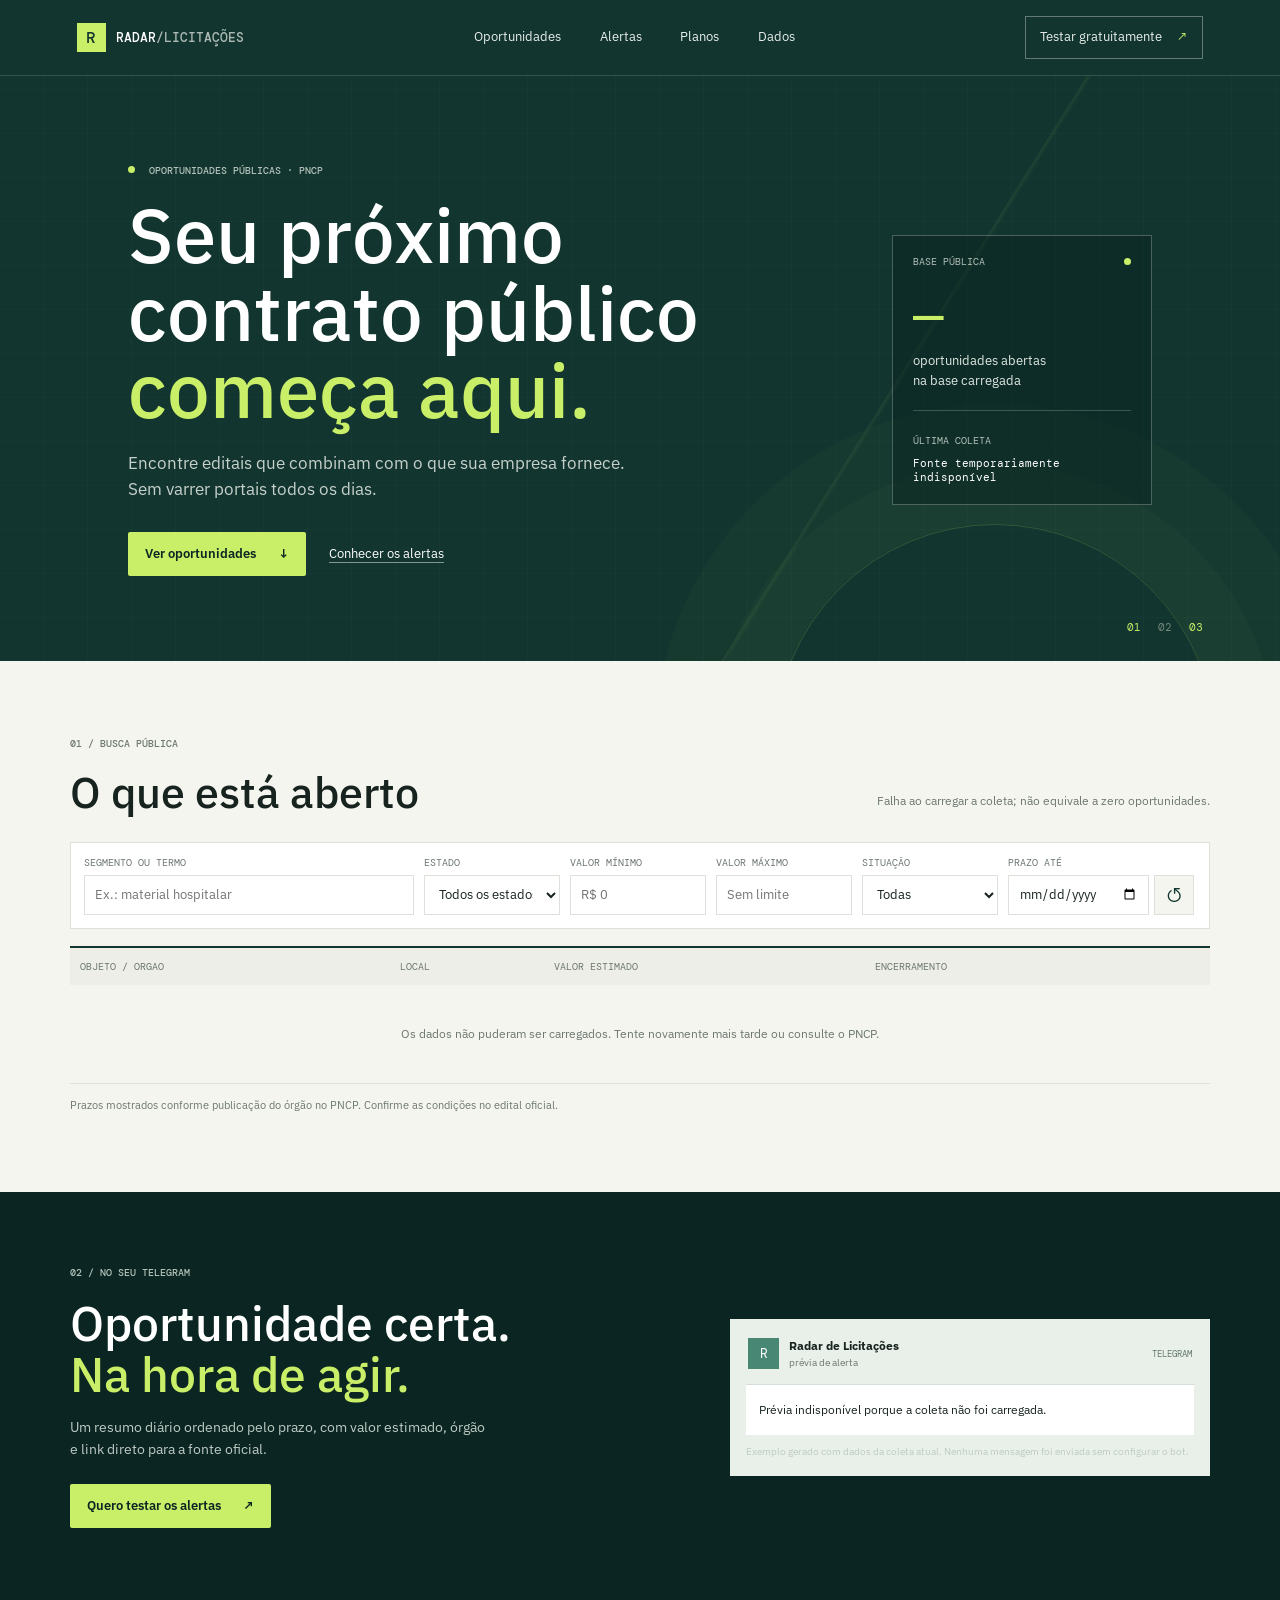
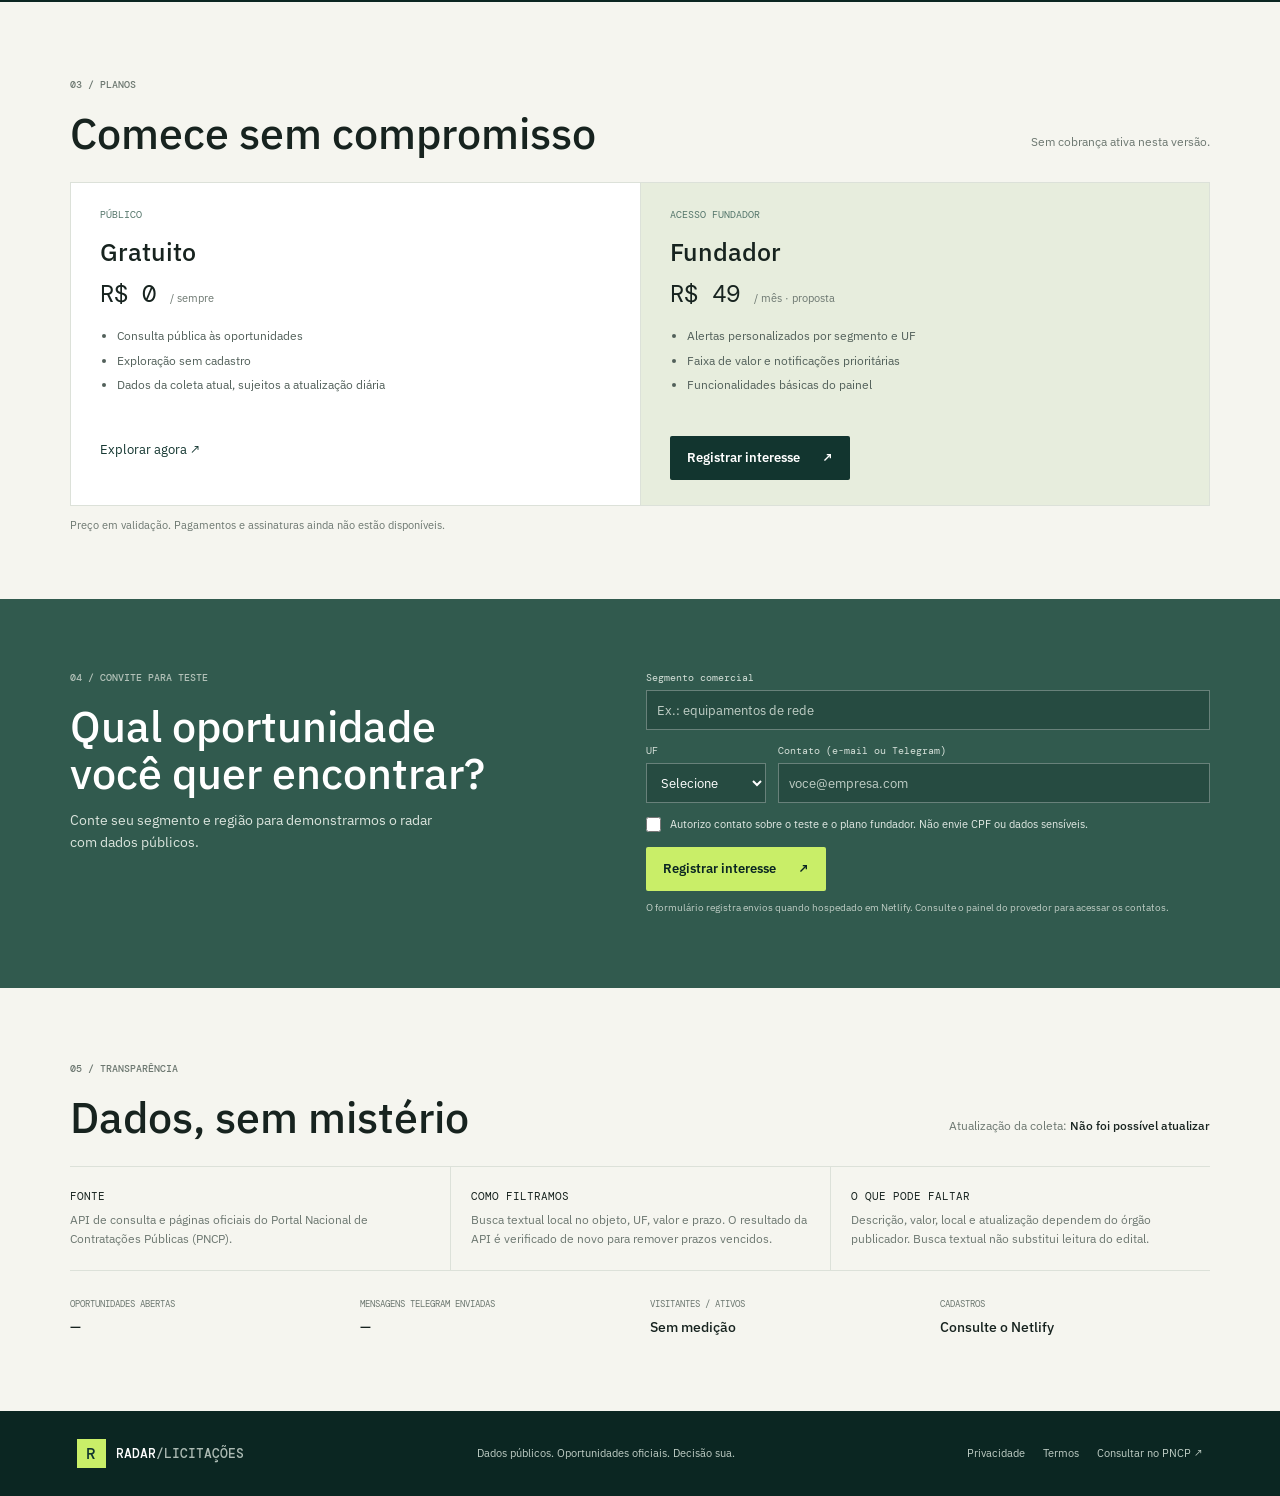
==== site/index.html @ 70b1fcbc "Initial commit – piloto Radar" ====
<!doctype html>
<html lang="pt-BR">
<head>
  <meta charset="utf-8">
  <meta name="viewport" content="width=device-width, initial-scale=1">
  <meta name="description" content="Encontre oportunidades de compras públicas abertas no PNCP e receba alertas alinhados ao seu negócio.">
  <meta name="theme-color" content="#12352f">
  <title>Radar de Licitações | Oportunidades públicas para fornecedores</title>
  <link rel="preconnect" href="https://fonts.googleapis.com">
  <link rel="preconnect" href="https://fonts.gstatic.com" crossorigin>
  <link href="https://fonts.googleapis.com/css2?family=DM+Mono:wght@400;500&family=IBM+Plex+Sans:wght@400;500;600;700&display=swap" rel="stylesheet">
  <link rel="stylesheet" href="assets/style.css">
  <script src="assets/app.js" defer></script>
</head>
<body>
  <header class="site-header">
    <a class="wordmark" href="#inicio" aria-label="Radar de Licitações, início"><span class="wordmark-mark">R</span><span>RADAR<span class="wordmark-light">/LICITAÇÕES</span></span></a>
    <nav aria-label="Navegacao principal">
      <a href="#explorar">Oportunidades</a><a href="#alertas">Alertas</a><a href="#planos">Planos</a><a href="#dados">Dados</a>
    </nav>
    <a class="header-cta" href="#interesse">Testar gratuitamente <span aria-hidden="true">↗</span></a>
  </header>

  <main>
    <section class="hero" id="inicio">
      <div class="hero-copy">
        <p class="eyebrow"><span class="live-dot"></span> OPORTUNIDADES PÚBLICAS · PNCP</p>
        <h1>Seu próximo contrato público <em>começa aqui.</em></h1>
        <p class="hero-lede">Encontre editais que combinam com o que sua empresa fornece. Sem varrer portais todos os dias.</p>
        <div class="hero-actions"><a class="button button-acid" href="#explorar">Ver oportunidades <span aria-hidden="true">↓</span></a><a class="text-link" href="#alertas">Conhecer os alertas</a></div>
      </div>
      <aside class="hero-signal" aria-label="Resumo dos dados atuais">
        <div class="signal-top"><span>BASE PÚBLICA</span><span class="signal-dot"></span></div>
        <div class="signal-number" id="hero-count">—</div><p>oportunidades abertas<br>na base carregada</p>
        <div class="signal-rule"></div><span class="signal-caption">ÚLTIMA COLETA</span><time id="last-update">Consultando fonte...</time>
      </aside>
      <div class="hero-index" aria-hidden="true">01 <span>02</span> 03</div>
    </section>

    <section class="explore section-wrap" id="explorar">
      <div class="section-heading"><div><p class="eyebrow">01 / BUSCA PÚBLICA</p><h2>O que está aberto</h2></div><p id="result-count" class="result-count">Carregando dados do PNCP...</p></div>
      <p id="freshness-warning" class="freshness-warning" hidden></p>
      <form class="filters" id="filters">
        <label class="filter-search"><span>SEGMENTO OU TERMO</span><input id="keyword" type="search" placeholder="Ex.: material hospitalar" autocomplete="off"></label>
        <label><span>ESTADO</span><select id="uf"><option value="">Todos os estados</option></select></label>
        <label><span>VALOR MÍNIMO</span><input id="min-value" type="number" min="0" placeholder="R$ 0"></label>
        <label><span>VALOR MÁXIMO</span><input id="max-value" type="number" min="0" placeholder="Sem limite"></label>
        <label><span>SITUAÇÃO</span><select id="situation"><option value="">Todas</option></select></label>
        <label><span>PRAZO ATÉ</span><input id="deadline-before" type="date"></label>
        <button class="filter-reset" type="reset" aria-label="Limpar filtros" title="Limpar filtros">↺</button>
      </form>
      <div class="opportunity-table-wrap"><table class="opportunity-table"><thead><tr><th>OBJETO / ORGAO</th><th>LOCAL</th><th>VALOR ESTIMADO</th><th>ENCERRAMENTO</th><th></th></tr></thead><tbody id="opportunity-list"><tr><td colspan="5" class="empty-state">Carregando oportunidades reais...</td></tr></tbody></table></div>
      <p class="table-footnote">Prazos mostrados conforme publicação do órgão no PNCP. Confirme as condições no edital oficial.</p>
    </section>

    <section class="alert-band" id="alertas"><div class="section-wrap alert-layout">
      <div><p class="eyebrow">02 / NO SEU TELEGRAM</p><h2>Oportunidade certa.<br><em>Na hora de agir.</em></h2><p>Um resumo diário ordenado pelo prazo, com valor estimado, órgão e link direto para a fonte oficial.</p><a class="button button-acid" href="#interesse">Quero testar os alertas <span aria-hidden="true">↗</span></a></div>
      <div class="telegram-preview"><div class="telegram-top"><span class="telegram-avatar">R</span><span><strong>Radar de Licitações</strong><small>prévia de alerta</small></span><span class="telegram-mark">TELEGRAM</span></div><div id="digest-preview" class="telegram-message"><p>Carregando uma oportunidade real...</p></div><p class="preview-note">Exemplo gerado com dados da coleta atual. Nenhuma mensagem foi enviada sem configurar o bot.</p></div>
    </div></section>

    <section class="plans section-wrap" id="planos">
      <div class="section-heading"><div><p class="eyebrow">03 / PLANOS</p><h2>Comece sem compromisso</h2></div><p class="plans-note">Sem cobrança ativa nesta versão.</p></div>
      <div class="plan-grid">
        <article class="plan"><p class="plan-label">PÚBLICO</p><h3>Gratuito</h3><p class="plan-price">R$ 0 <span>/ sempre</span></p><ul><li>Consulta pública às oportunidades</li><li>Exploração sem cadastro</li><li>Dados da coleta atual, sujeitos a atualização diária</li></ul><a class="text-link" href="#explorar">Explorar agora <span aria-hidden="true">↗</span></a></article>
        <article class="plan plan-founder"><p class="plan-label">ACESSO FUNDADOR</p><h3>Fundador</h3><p class="plan-price">R$ 49 <span>/ mês · proposta</span></p><ul><li>Alertas personalizados por segmento e UF</li><li>Faixa de valor e notificações prioritárias</li><li>Funcionalidades básicas do painel</li></ul><a class="button button-dark" href="#interesse">Registrar interesse <span aria-hidden="true">↗</span></a></article>
      </div>
      <p class="pricing-disclaimer">Preço em validação. Pagamentos e assinaturas ainda não estão disponíveis.</p>
    </section>

    <section class="interest-band" id="interesse"><div class="section-wrap interest-layout">
      <div><p class="eyebrow">04 / CONVITE PARA TESTE</p><h2>Qual oportunidade<br>você quer encontrar?</h2><p>Conte seu segmento e região para demonstrarmos o radar com dados públicos.</p></div>
      <form class="lead-form" name="interesse" method="POST" data-netlify="true" netlify-honeypot="bot-field" action="obrigado.html">
        <input type="hidden" name="form-name" value="interesse"><p class="hidden"><label>Não preencher <input name="bot-field"></label></p>
        <label>Segmento comercial<input name="segmento" required maxlength="100" placeholder="Ex.: equipamentos de rede"></label>
        <div class="form-row"><label>UF<select name="uf" required><option value="">Selecione</option><option>AC</option><option>AL</option><option>AP</option><option>AM</option><option>BA</option><option>CE</option><option>DF</option><option>ES</option><option>GO</option><option>MA</option><option>MT</option><option>MS</option><option>MG</option><option>PA</option><option>PB</option><option>PR</option><option>PE</option><option>PI</option><option>RJ</option><option>RN</option><option>RS</option><option>RO</option><option>RR</option><option>SC</option><option>SP</option><option>SE</option><option>TO</option></select></label><label>Contato (e-mail ou Telegram)<input name="contato" required maxlength="120" placeholder="voce@empresa.com"></label></div>
        <label class="consent"><input type="checkbox" name="consentimento" value="sim" required><span>Autorizo contato sobre o teste e o plano fundador. Não envie CPF ou dados sensíveis.</span></label>
        <button class="button button-acid" type="submit">Registrar interesse <span aria-hidden="true">↗</span></button><p class="form-note">O formulário registra envios quando hospedado em Netlify. Consulte o painel do provedor para acessar os contatos.</p>
      </form>
    </div></section>

    <section class="data-section section-wrap" id="dados">
      <div class="section-heading"><div><p class="eyebrow">05 / TRANSPARÊNCIA</p><h2>Dados, sem mistério</h2></div><p class="data-updated">Atualização da coleta: <strong id="data-updated">—</strong></p></div>
      <div class="data-grid"><div><h3>Fonte</h3><p>API de consulta e páginas oficiais do Portal Nacional de Contratações Públicas (PNCP).</p></div><div><h3>Como filtramos</h3><p>Busca textual local no objeto, UF, valor e prazo. O resultado da API é verificado de novo para remover prazos vencidos.</p></div><div><h3>O que pode faltar</h3><p>Descrição, valor, local e atualização dependem do órgão publicador. Busca textual não substitui leitura do edital.</p></div></div>
      <div class="metrics-row" aria-label="Métricas disponíveis"><div><span>OPORTUNIDADES ABERTAS</span><strong id="metric-open">—</strong></div><div><span>MENSAGENS TELEGRAM ENVIADAS</span><strong id="metric-sent">—</strong></div><div><span>VISITANTES / ATIVOS</span><strong>Sem medição</strong></div><div><span>CADASTROS</span><strong id="metric-leads">Consulte o Netlify</strong></div></div>
    </section>
  </main>
  <footer class="site-footer"><a class="wordmark" href="#inicio"><span class="wordmark-mark">R</span><span>RADAR<span class="wordmark-light">/LICITAÇÕES</span></span></a><p>Dados públicos. Oportunidades oficiais. Decisão sua.</p><div class="footer-links"><a href="privacidade.html">Privacidade</a><a href="termos.html">Termos</a><a href="https://pncp.gov.br/app/editais?q=&status=recebendo_proposta&pagina=1" target="_blank" rel="noopener">Consultar no PNCP ↗</a></div></footer>
</body>
</html>
---- site/assets/style.css ----
:root {
  color-scheme: light;
  --forest: #12352f;
  --forest-deep: #0b2622;
  --leaf: #c9ee68;
  --paper: #f5f5ef;
  --white: #fff;
  --ink: #17231f;
  --muted: #6c7770;
  --line: #dce1d9;
  --coral: #ef795f;
  --sans: "IBM Plex Sans", "Segoe UI", sans-serif;
  --mono: "DM Mono", Consolas, monospace;
}

* { box-sizing: border-box; }
html { scroll-behavior: smooth; }
body { margin: 0; color: var(--ink); background: var(--paper); font: 16px/1.55 var(--sans); }
a { color: inherit; }
button, input, select { font: inherit; }
.site-header { min-height: 76px; padding: 0 clamp(20px, 6vw, 92px); display: flex; align-items: center; justify-content: space-between; gap: 28px; border-bottom: 1px solid rgba(255,255,255,.14); background: var(--forest); color: white; }
.wordmark { display: inline-flex; align-items: center; gap: 10px; color: inherit; text-decoration: none; font: 500 13px var(--mono); white-space: nowrap; }
.wordmark-mark { width: 29px; height: 29px; display: grid; place-items: center; background: var(--leaf); color: var(--forest); font: 500 16px var(--mono); }
.wordmark-light { color: #adbbb4; }
.site-header nav { display: flex; align-items: center; gap: clamp(16px, 3vw, 40px); }
.site-header nav a, .header-cta { color: #e8eee9; text-decoration: none; font-size: 13px; }
.site-header nav a:hover, .site-footer a:hover { color: var(--leaf); }
.header-cta { padding: 10px 14px; border: 1px solid rgba(255,255,255,.34); }
.header-cta span { padding-left: 12px; color: var(--leaf); }
.hero { position: relative; min-height: 540px; overflow: hidden; padding: 88px clamp(22px, 10vw, 154px) 85px; display: grid; grid-template-columns: minmax(0, 1fr) 260px; gap: 9%; align-items: center; color: white; background-color: var(--forest); background-image: linear-gradient(122deg, transparent 66%, rgba(201,238,104,.07) 66.1%, transparent 66.4%), repeating-linear-gradient(0deg, transparent 0 43px, rgba(255,255,255,.035) 44px), repeating-linear-gradient(90deg, transparent 0 43px, rgba(255,255,255,.035) 44px); }
.hero::after { content: ""; position: absolute; width: 440px; height: 440px; border: 1px solid rgba(201,238,104,.18); border-radius: 50%; right: 5%; bottom: -52%; box-shadow: 0 0 0 60px rgba(201,238,104,.025), 0 0 0 120px rgba(201,238,104,.02); pointer-events: none; }
.hero-copy, .hero-signal { position: relative; z-index: 1; }
.eyebrow { margin: 0 0 18px; color: var(--muted); font: 500 10px/1.4 var(--mono); letter-spacing: 0; }
.hero .eyebrow, .alert-band .eyebrow, .interest-band .eyebrow { color: #b2c1b8; }
.live-dot, .signal-dot { display: inline-block; width: 7px; height: 7px; margin-right: 8px; border-radius: 50%; background: var(--leaf); vertical-align: 1px; }
h1, h2, h3, p { margin-top: 0; }
.hero h1 { max-width: 760px; margin: 0 0 21px; font-size: clamp(44px, 6vw, 76px); line-height: 1.02; font-weight: 500; }
.hero h1 em, .alert-band h2 em { color: var(--leaf); font-style: normal; }
.hero-lede { max-width: 510px; margin-bottom: 30px; color: #c7d1cb; font-size: 17px; }
.hero-actions { display: flex; align-items: center; gap: 23px; }
.button { min-height: 44px; padding: 12px 17px; display: inline-flex; justify-content: center; align-items: center; gap: 22px; border: 0; border-radius: 2px; text-decoration: none; font-size: 13px; font-weight: 600; cursor: pointer; }
.button-acid { color: var(--forest-deep); background: var(--leaf); }
.button-acid:hover { background: #d9fa83; }
.button-dark, .button-primary { color: white; background: var(--forest); }
.text-link { color: inherit; text-decoration-color: rgba(255,255,255,.48); text-underline-offset: 4px; font-size: 13px; }
.hero-signal { align-self: center; padding: 19px 20px 20px; border: 1px solid rgba(255,255,255,.25); background: rgba(11,38,34,.52); }
.signal-top, .signal-caption { color: #b2c1b8; font: 10px var(--mono); }
.signal-top { display: flex; justify-content: space-between; align-items: center; }
.signal-dot { margin: 0; }
.signal-number { margin-top: 25px; color: var(--leaf); font: 400 51px/1 var(--mono); }
.hero-signal p { margin: 7px 0 19px; color: #e0e8e2; font-size: 13px; }
.signal-rule { height: 1px; margin-bottom: 15px; background: rgba(255,255,255,.2); }
.hero-signal time { display: block; margin-top: 5px; color: white; font: 11px var(--mono); }
.hero-index { position: absolute; right: clamp(22px, 6vw, 92px); bottom: 27px; color: var(--leaf); font: 11px var(--mono); }
.hero-index span { margin: 0 10px; color: #74877c; }
.section-wrap { width: min(1140px, calc(100% - 44px)); margin: 0 auto; }
.explore { padding-top: 76px; padding-bottom: 78px; }
.section-heading { display: flex; justify-content: space-between; align-items: end; gap: 22px; margin-bottom: 26px; }
.section-heading h2, .interest-band h2 { margin: 0; font-size: clamp(30px, 4vw, 43px); line-height: 1.08; font-weight: 500; }
.result-count, .plans-note, .data-updated { margin: 0 0 5px; color: var(--muted); font-size: 12px; }
.freshness-warning { margin: -12px 0 16px; padding: 10px 12px; border-left: 3px solid var(--coral); color: #704234; background: #f8e9e3; font-size: 12px; }
.filters { margin-bottom: 17px; padding: 13px; display: grid; grid-template-columns: minmax(220px, 1.7fr) repeat(5, minmax(105px, .7fr)) 42px; align-items: end; gap: 10px; border: 1px solid var(--line); background: #fff; }
.filters label, .lead-form label { min-width: 0; display: grid; gap: 6px; color: var(--muted); font: 10px var(--mono); }
.filters input, .filters select, .lead-form input:not([type=checkbox]), .lead-form select { width: 100%; min-height: 40px; padding: 9px 10px; border: 1px solid var(--line); border-radius: 0; outline-color: #508575; color: var(--ink); background: #fff; font: 13px var(--sans); }
.filter-reset { width: 40px; height: 40px; border: 1px solid var(--line); color: var(--forest); background: var(--paper); font-size: 20px; cursor: pointer; }
.opportunity-table-wrap { overflow-x: auto; border-top: 2px solid var(--forest); }
.opportunity-table { width: 100%; min-width: 750px; border-collapse: collapse; text-align: left; }
.opportunity-table th { padding: 12px 10px; color: var(--muted); background: #edeee8; font: 10px var(--mono); }
.opportunity-table td { padding: 15px 10px; border-bottom: 1px solid var(--line); vertical-align: top; font-size: 12px; }
.opportunity-table td:first-child { width: 42%; }
.opp-title { display: block; max-width: 520px; color: var(--forest); font-size: 14px; font-weight: 600; text-decoration: none; }
.opp-title:hover { text-decoration: underline; text-underline-offset: 3px; }
.opp-org, .opp-meta { display: block; margin-top: 4px; color: var(--muted); font-size: 11px; }
.opp-location { white-space: nowrap; }
.deadline { white-space: nowrap; font: 11px var(--mono); }
.official-link { color: #356659; font-weight: 600; text-decoration: none; white-space: nowrap; }
.empty-state { padding: 40px !important; color: var(--muted); text-align: center; }
.table-footnote, .source-note { margin: 13px 0 0; color: var(--muted); font-size: 11px; }
.alert-band { padding: 74px 0; color: white; background: var(--forest-deep); }
.alert-layout { display: grid; grid-template-columns: 1fr minmax(360px, 480px); gap: 9%; align-items: center; }
.alert-band h2 { margin: 0 0 18px; font-size: clamp(35px, 4.2vw, 48px); line-height: 1.05; font-weight: 500; }
.alert-band .alert-layout > div:first-child > p:not(.eyebrow) { max-width: 420px; margin-bottom: 23px; color: #bdcac3; font-size: 14px; }
.telegram-preview { padding: 16px; color: var(--ink); background: #e9f0e9; }
.telegram-top { display: flex; align-items: center; gap: 10px; padding: 2px 2px 13px; border-bottom: 1px solid #d6dfd5; }
.telegram-avatar { width: 31px; height: 31px; display: grid; place-items: center; color: white; background: #478773; font: 13px var(--mono); }
.telegram-top strong, .telegram-top small { display: block; }
.telegram-top strong { font-size: 12px; }
.telegram-top small { color: var(--muted); font-size: 10px; }
.telegram-mark { margin-left: auto; color: #64786c; font: 9px var(--mono); }
.telegram-message { max-height: 255px; overflow: auto; padding: 16px 13px; background: white; font-size: 12px; white-space: pre-wrap; overflow-wrap: anywhere; }
.telegram-message p { margin: 0; }
.telegram-message a { color: #356659; }
.preview-note { margin: 9px 0 0; color: #bdcac3; font-size: 10px; }
.plans { padding-top: 76px; padding-bottom: 65px; }
.plan-grid { display: grid; grid-template-columns: 1fr 1fr; border: 1px solid var(--line); }
.plan { min-height: 300px; padding: 25px 29px; background: #fff; }
.plan + .plan { border-left: 1px solid var(--line); }
.plan-founder { background: #e7eddd; }
.plan-label { margin-bottom: 12px; color: #55766b; font: 10px var(--mono); }
.plan h3 { margin-bottom: 6px; font-size: 25px; font-weight: 500; }
.plan-price { margin-bottom: 15px; font: 24px var(--mono); }
.plan-price span { color: var(--muted); font: 11px var(--sans); }
.plan ul { min-height: 93px; margin: 0 0 19px; padding-left: 17px; color: #52605a; font-size: 12px; }
.plan li { padding: 3px 0; }
.plan .text-link { color: var(--forest); }
.pricing-disclaimer { margin: 11px 0 0; color: var(--muted); font-size: 11px; }
.interest-band { padding: 72px 0; color: white; background: #315a4e; }
.interest-layout { display: grid; grid-template-columns: .9fr 1.1fr; gap: 10%; }
.interest-band h2 { margin-bottom: 14px; }
.interest-layout > div > p:not(.eyebrow) { max-width: 390px; color: #dae4dd; font-size: 14px; }
.lead-form { display: grid; gap: 14px; }
.lead-form label { color: #d5e0d9; }
.form-row { display: grid; grid-template-columns: 120px 1fr; gap: 12px; }
.lead-form input:not([type=checkbox]), .lead-form select { border-color: rgba(255,255,255,.3); color: white; background: rgba(11,38,34,.28); }
.lead-form input::placeholder { color: #c0cec6; }
.consent { display: flex !important; grid-template-columns: 18px 1fr; align-items: start; gap: 9px !important; color: #e4ebe6 !important; font: 11px/1.45 var(--sans) !important; }
.consent input { width: 15px; height: 15px; margin: 0; accent-color: var(--leaf); }
.lead-form button { justify-self: start; }
.form-note { margin: -5px 0 0; color: #c0cec6; font-size: 10px; }
.hidden { position: absolute; width: 1px; height: 1px; overflow: hidden; clip: rect(0,0,0,0); }
.data-section { padding-top: 74px; padding-bottom: 72px; }
.data-updated strong { color: var(--ink); font-weight: 500; }
.data-grid { display: grid; grid-template-columns: repeat(3, 1fr); border-top: 1px solid var(--line); border-bottom: 1px solid var(--line); }
.data-grid > div { padding: 22px 20px 22px 0; }
.data-grid > div + div { padding-left: 20px; border-left: 1px solid var(--line); }
.data-grid h3 { margin-bottom: 8px; font: 11px var(--mono); text-transform: uppercase; }
.data-grid p { margin: 0; color: var(--muted); font-size: 12px; }
.metrics-row { margin-top: 27px; display: grid; grid-template-columns: repeat(4, 1fr); gap: 20px; }
.metrics-row div { display: grid; gap: 7px; }
.metrics-row span { color: var(--muted); font: 9px var(--mono); }
.metrics-row strong { font-size: 14px; font-weight: 500; }
.site-footer { min-height: 85px; padding: 19px clamp(20px, 6vw, 92px); display: flex; align-items: center; justify-content: space-between; gap: 20px; color: white; background: var(--forest-deep); }
.site-footer p, .site-footer > a:last-child { margin: 0; color: #c0cec6; font-size: 11px; text-decoration: none; }
.footer-links { display: flex; align-items: center; gap: 18px; }
.footer-links a { color: #c0cec6; font-size: 11px; text-decoration: none; }
.detail-page { width: min(760px, calc(100% - 40px)); min-height: 70vh; margin: 0 auto; padding: 55px 0 80px; }
.detail-page > a:first-child { color: #356659; font-size: 13px; text-decoration: none; }
.detail-page .eyebrow { margin-top: 38px; }
.detail-page h1 { margin: 0 0 23px; font-size: clamp(32px, 5vw, 48px); line-height: 1.1; font-weight: 500; }
.detail-grid { display: grid; grid-template-columns: 180px 1fr; margin: 0 0 26px; border-top: 1px solid var(--line); }
.detail-grid dt, .detail-grid dd { margin: 0; padding: 12px 8px; border-bottom: 1px solid var(--line); font-size: 13px; }
.detail-grid dt { color: var(--muted); }
.detail-page .button { margin-top: 4px; }
.segment-list { margin: 34px 0 0; padding: 0; list-style: none; border-top: 1px solid var(--line); }
.segment-list li { display: grid; gap: 5px; padding: 15px 0; border-bottom: 1px solid var(--line); }
.segment-list a { color: var(--forest); font-weight: 600; text-decoration: none; }
.segment-list span { color: var(--muted); font-size: 11px; }

@media (max-width: 800px) {
  .site-header { min-height: 66px; flex-wrap: wrap; gap: 12px; padding-top: 12px; padding-bottom: 12px; }
  .site-header nav { order: 3; width: 100%; justify-content: space-between; gap: 10px; }
  .site-header nav a { font-size: 11px; }
  .header-cta { padding: 8px; font-size: 11px; }
  .hero { min-height: auto; grid-template-columns: 1fr; gap: 35px; padding-top: 64px; padding-bottom: 70px; }
  .hero h1 { max-width: 630px; font-size: clamp(43px, 10vw, 65px); }
  .hero-signal { width: min(100%, 310px); }
  .hero::after { right: -28%; bottom: -38%; }
  .filters { grid-template-columns: 1fr 1fr; }
  .filter-search { grid-column: span 2; }
  .filter-reset { justify-self: end; }
  .alert-layout, .interest-layout { grid-template-columns: 1fr; gap: 38px; }
  .telegram-preview { max-width: 560px; }
  .interest-band { padding: 55px 0; }
}
@media (max-width: 540px) {
  .section-wrap { width: min(100% - 32px, 1140px); }
  .hero { padding-right: 20px; padding-left: 20px; }
  .hero-actions { align-items: flex-start; flex-direction: column; gap: 17px; }
  .section-heading { align-items: flex-start; flex-direction: column; gap: 8px; }
  .explore, .plans, .data-section { padding-top: 55px; padding-bottom: 55px; }
  .filters { padding: 9px; gap: 8px; }
  .filters label { font-size: 9px; }
  .filters input, .filters select { min-height: 39px; padding: 8px 6px; font-size: 12px; }
  .plan-grid { grid-template-columns: 1fr; }
  .plan + .plan { border-top: 1px solid var(--line); border-left: 0; }
  .plan { min-height: 0; padding: 22px; }
  .plan ul { min-height: 0; }
  .form-row { grid-template-columns: 95px 1fr; gap: 8px; }
  .data-grid { grid-template-columns: 1fr; }
  .data-grid > div, .data-grid > div + div { padding: 17px 0; border-left: 0; }
  .data-grid > div + div { border-top: 1px solid var(--line); }
  .metrics-row { grid-template-columns: 1fr 1fr; row-gap: 22px; }
  .site-footer { align-items: flex-start; flex-direction: column; gap: 10px; }
  .footer-links { flex-wrap: wrap; gap: 12px; }
  .detail-grid { grid-template-columns: 130px 1fr; }
  .detail-grid dt, .detail-grid dd { overflow-wrap: anywhere; font-size: 12px; }
}
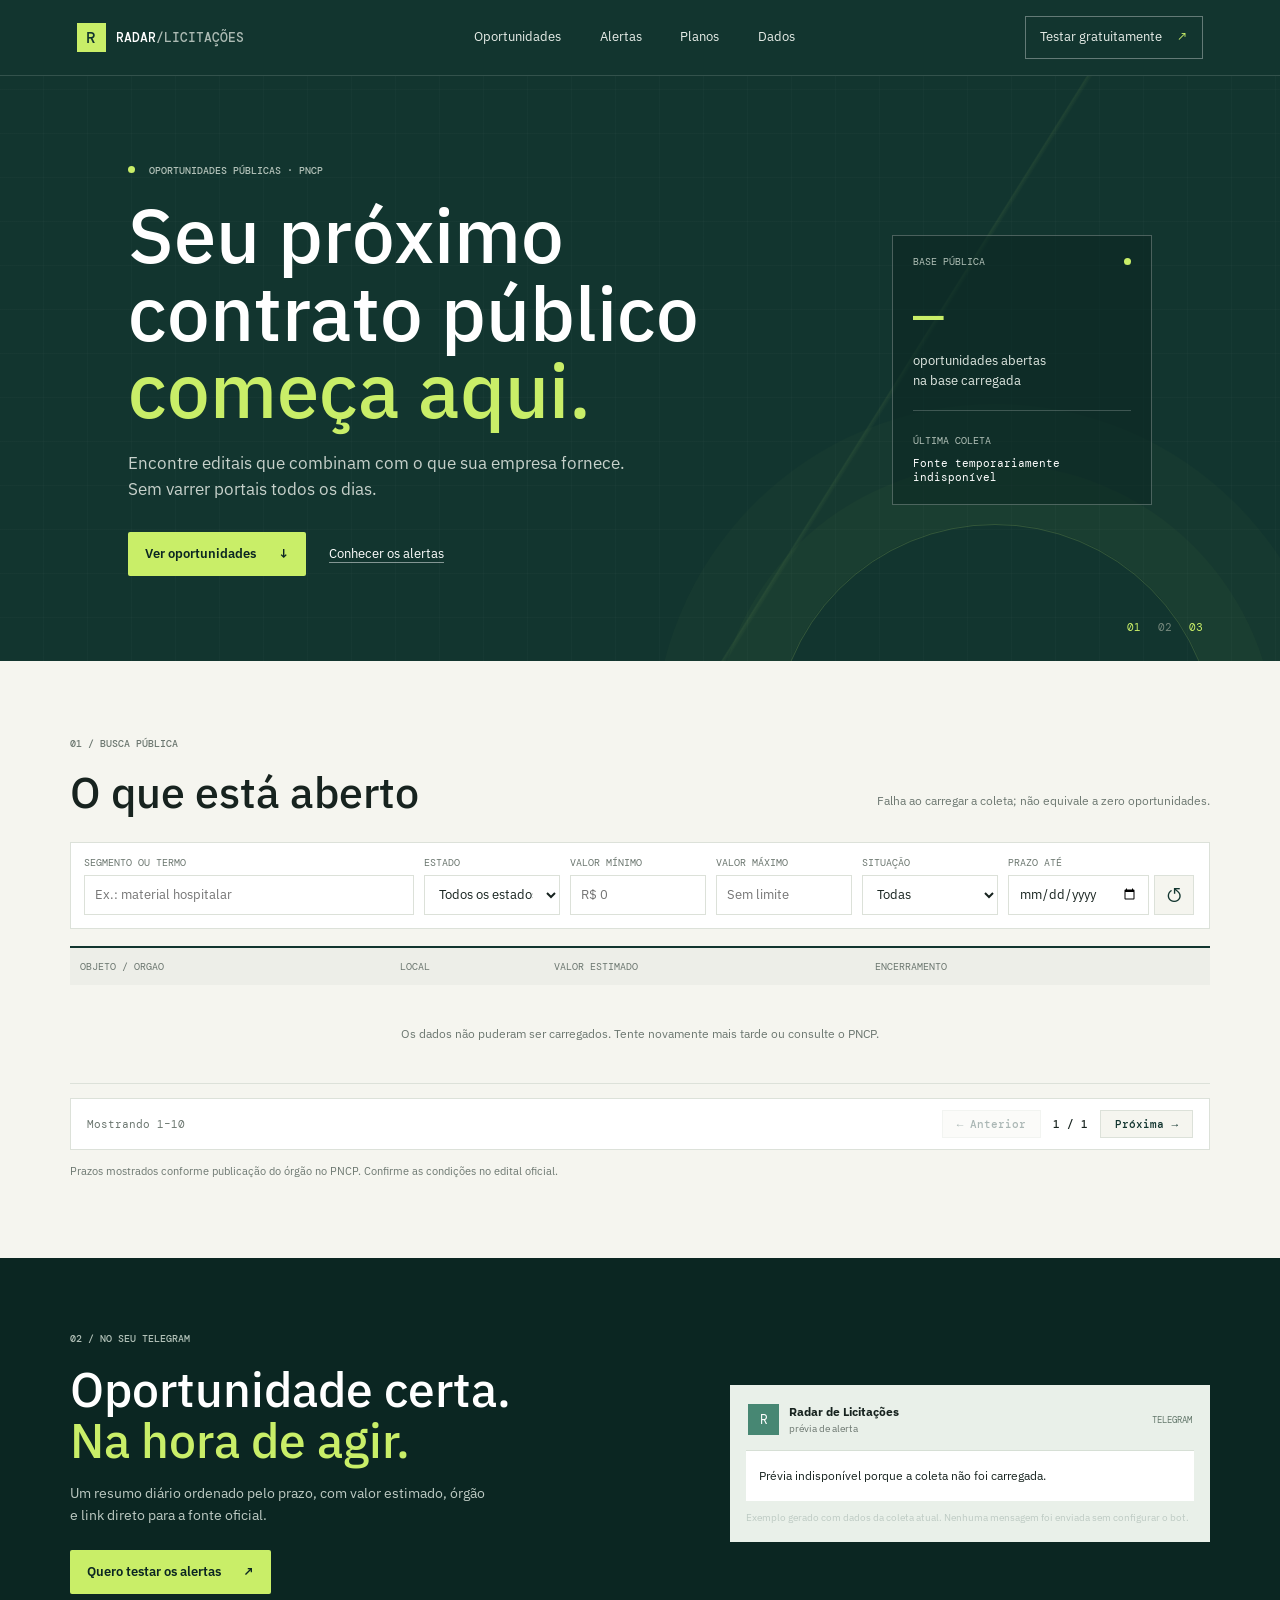
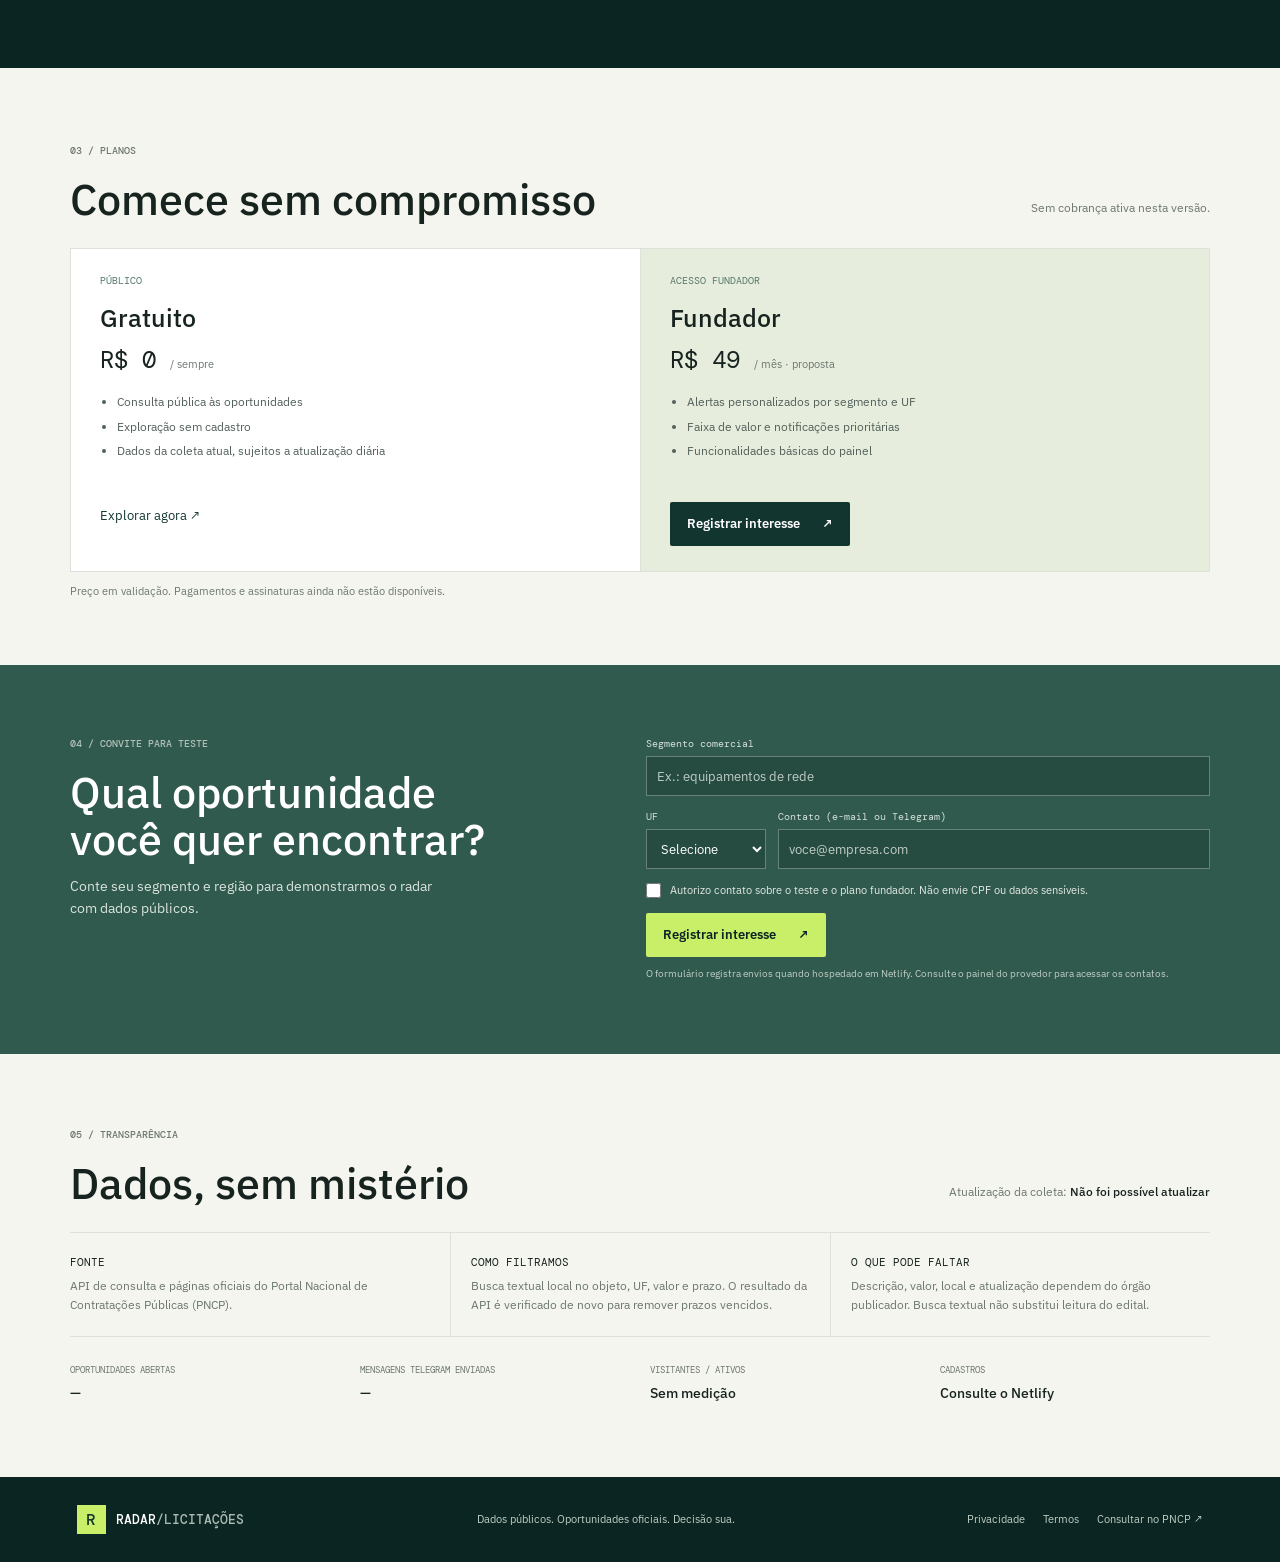
==== commit ae760457: "Adiciona paginacao de 10 em 10 oportunidades na pagina inicial" ====
--- a/site/index.html
+++ b/site/index.html
@@ -50,6 +50,14 @@
         <button class="filter-reset" type="reset" aria-label="Limpar filtros" title="Limpar filtros">↺</button>
       </form>
       <div class="opportunity-table-wrap"><table class="opportunity-table"><thead><tr><th>OBJETO / ORGAO</th><th>LOCAL</th><th>VALOR ESTIMADO</th><th>ENCERRAMENTO</th><th></th></tr></thead><tbody id="opportunity-list"><tr><td colspan="5" class="empty-state">Carregando oportunidades reais...</td></tr></tbody></table></div>
+      <div class="pagination-wrap" id="pagination" hidden>
+        <span class="pagination-info" id="pagination-info">Mostrando 1–10</span>
+        <div class="pagination-controls">
+          <button type="button" class="pagination-btn" id="prev-page" disabled>← Anterior</button>
+          <span class="pagination-current" id="current-page">1 / 1</span>
+          <button type="button" class="pagination-btn" id="next-page">Próxima →</button>
+        </div>
+      </div>
       <p class="table-footnote">Prazos mostrados conforme publicação do órgão no PNCP. Confirme as condições no edital oficial.</p>
     </section>
 
--- a/site/assets/style.css
+++ b/site/assets/style.css
@@ -76,6 +76,12 @@
 .official-link { color: #356659; font-weight: 600; text-decoration: none; white-space: nowrap; }
 .empty-state { padding: 40px !important; color: var(--muted); text-align: center; }
 .table-footnote, .source-note { margin: 13px 0 0; color: var(--muted); font-size: 11px; }
+.pagination-wrap { display: flex; justify-content: space-between; align-items: center; margin-top: 14px; padding: 11px 16px; background: #fff; border: 1px solid var(--line); font: 11px var(--mono); color: var(--muted); flex-wrap: wrap; gap: 10px; }
+.pagination-controls { display: flex; align-items: center; gap: 12px; }
+.pagination-btn { padding: 6px 14px; background: var(--paper); border: 1px solid var(--line); color: var(--forest); font: 500 11px var(--mono); cursor: pointer; transition: all .15s ease; }
+.pagination-btn:hover:not(:disabled) { background: var(--forest); color: white; border-color: var(--forest); }
+.pagination-btn:disabled { opacity: .35; cursor: not-allowed; }
+.pagination-current { font-weight: 500; color: var(--ink); }
 .alert-band { padding: 74px 0; color: white; background: var(--forest-deep); }
 .alert-layout { display: grid; grid-template-columns: 1fr minmax(360px, 480px); gap: 9%; align-items: center; }
 .alert-band h2 { margin: 0 0 18px; font-size: clamp(35px, 4.2vw, 48px); line-height: 1.05; font-weight: 500; }
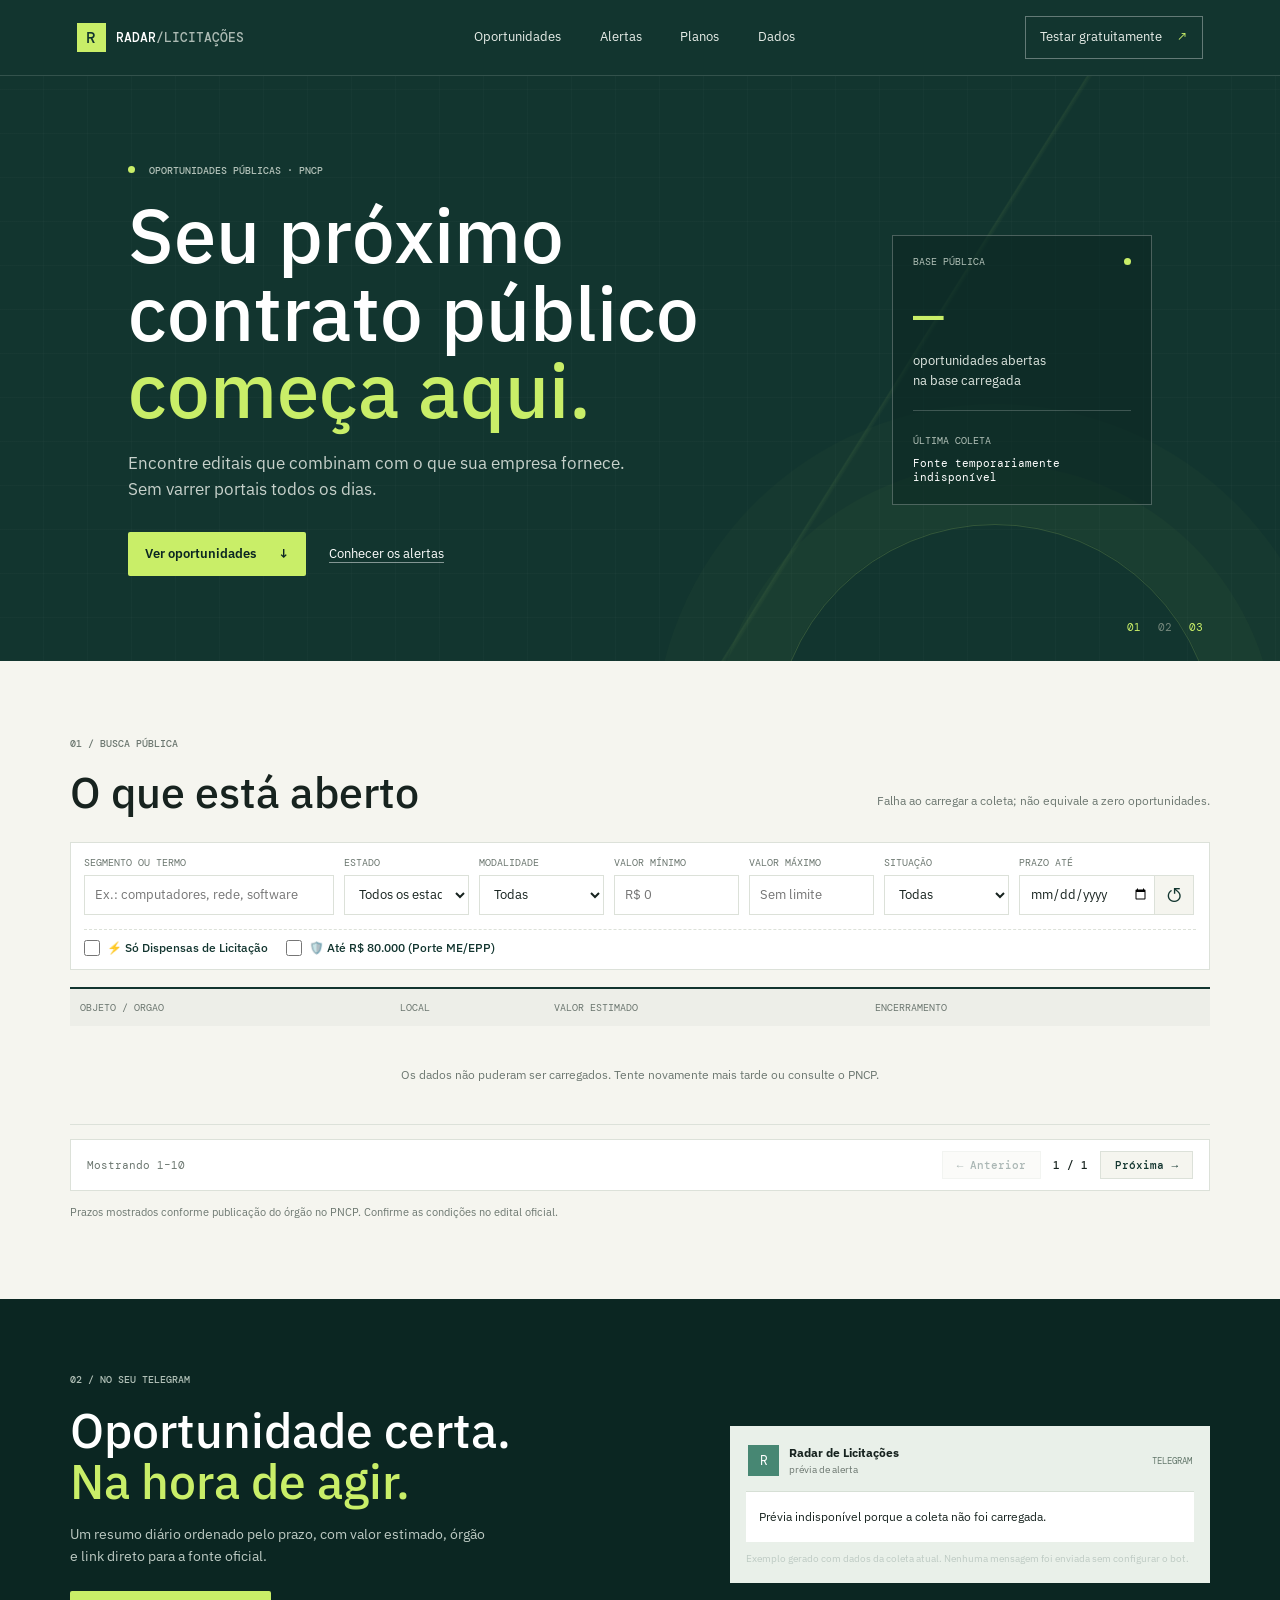
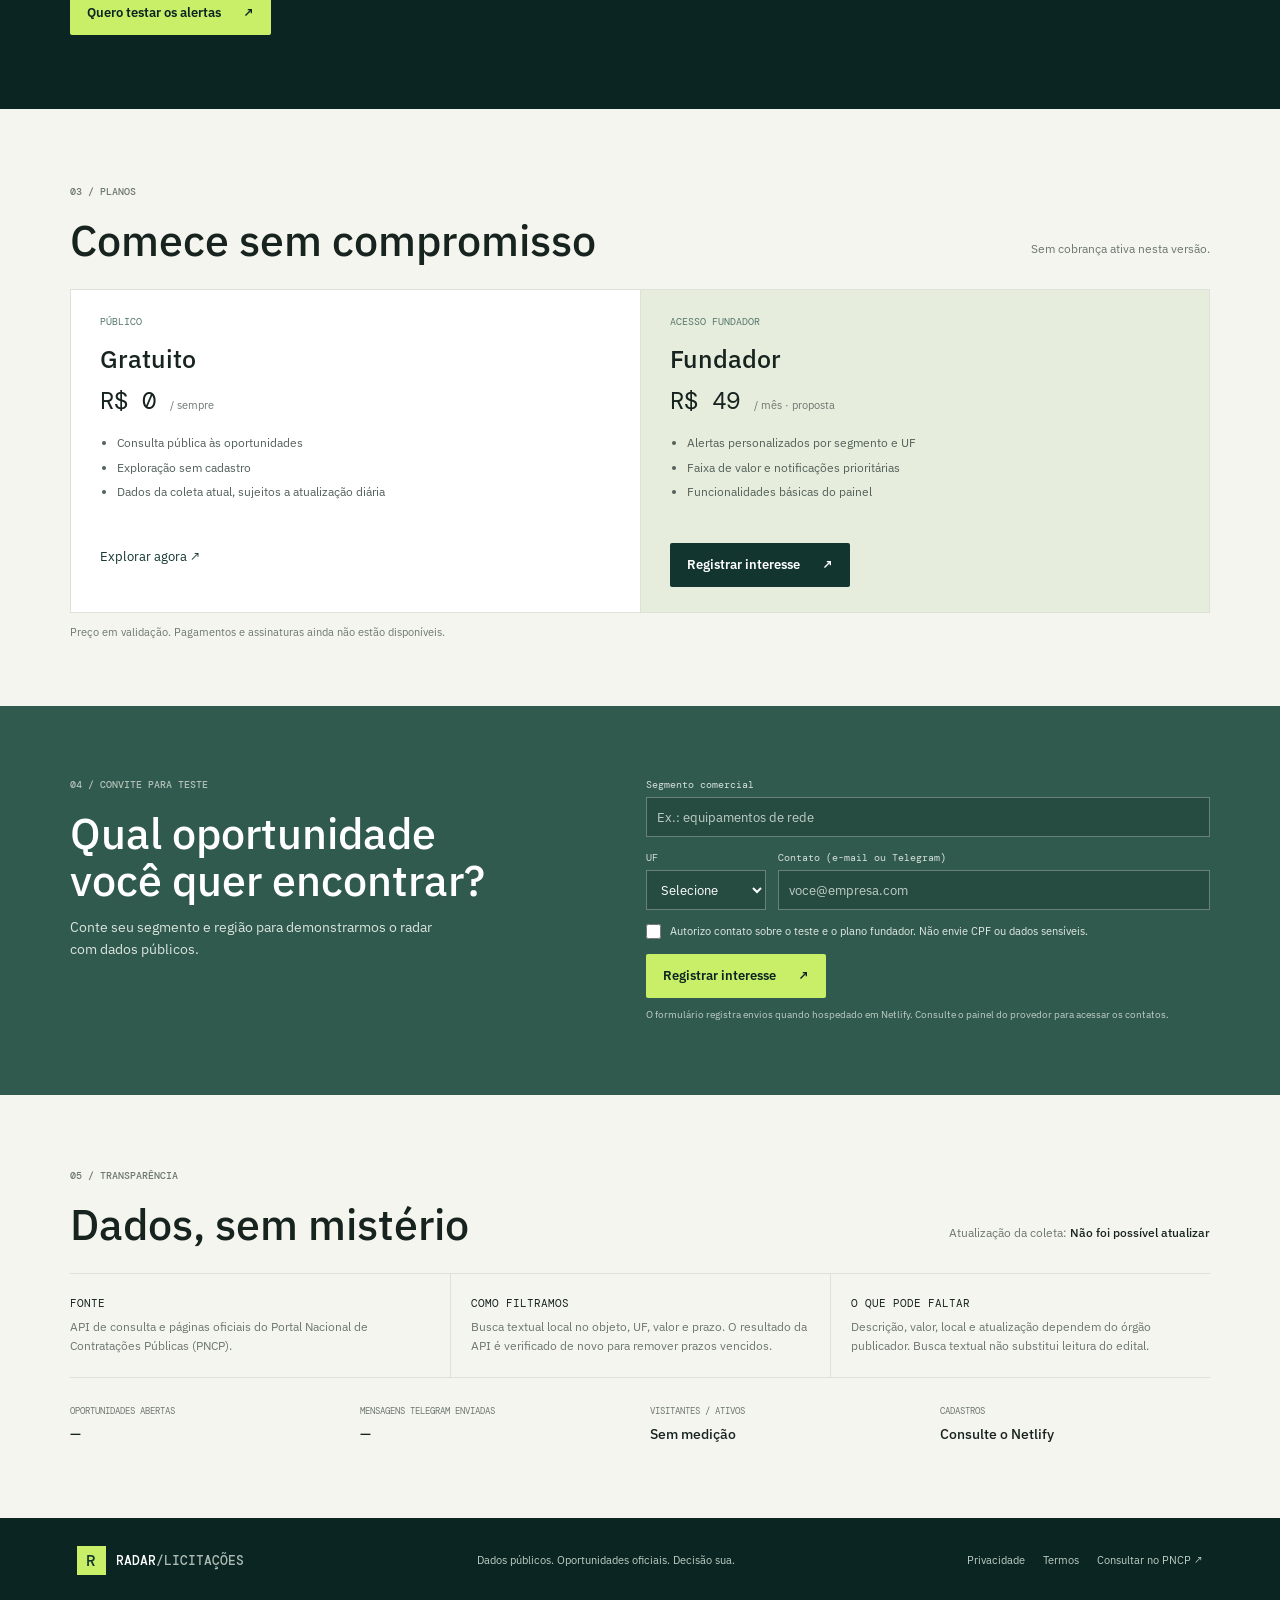
==== commit ff3d6b8e: "Adiciona filtros de Dispensa, ME/EPP e badges visuais nas oportunidades" ====
--- a/site/index.html
+++ b/site/index.html
@@ -41,13 +41,18 @@
       <div class="section-heading"><div><p class="eyebrow">01 / BUSCA PÚBLICA</p><h2>O que está aberto</h2></div><p id="result-count" class="result-count">Carregando dados do PNCP...</p></div>
       <p id="freshness-warning" class="freshness-warning" hidden></p>
       <form class="filters" id="filters">
-        <label class="filter-search"><span>SEGMENTO OU TERMO</span><input id="keyword" type="search" placeholder="Ex.: material hospitalar" autocomplete="off"></label>
+        <label class="filter-search"><span>SEGMENTO OU TERMO</span><input id="keyword" type="search" placeholder="Ex.: computadores, rede, software" autocomplete="off"></label>
         <label><span>ESTADO</span><select id="uf"><option value="">Todos os estados</option></select></label>
+        <label><span>MODALIDADE</span><select id="modality"><option value="">Todas</option></select></label>
         <label><span>VALOR MÍNIMO</span><input id="min-value" type="number" min="0" placeholder="R$ 0"></label>
         <label><span>VALOR MÁXIMO</span><input id="max-value" type="number" min="0" placeholder="Sem limite"></label>
         <label><span>SITUAÇÃO</span><select id="situation"><option value="">Todas</option></select></label>
         <label><span>PRAZO ATÉ</span><input id="deadline-before" type="date"></label>
         <button class="filter-reset" type="reset" aria-label="Limpar filtros" title="Limpar filtros">↺</button>
+        <div class="quick-filters">
+          <label class="quick-toggle"><input type="checkbox" id="only-dispensa"><span>⚡ Só Dispensas de Licitação</span></label>
+          <label class="quick-toggle"><input type="checkbox" id="only-meepp"><span>🛡️ Até R$ 80.000 (Porte ME/EPP)</span></label>
+        </div>
       </form>
       <div class="opportunity-table-wrap"><table class="opportunity-table"><thead><tr><th>OBJETO / ORGAO</th><th>LOCAL</th><th>VALOR ESTIMADO</th><th>ENCERRAMENTO</th><th></th></tr></thead><tbody id="opportunity-list"><tr><td colspan="5" class="empty-state">Carregando oportunidades reais...</td></tr></tbody></table></div>
       <div class="pagination-wrap" id="pagination" hidden>
--- a/site/assets/style.css
+++ b/site/assets/style.css
@@ -59,10 +59,16 @@
 .section-heading h2, .interest-band h2 { margin: 0; font-size: clamp(30px, 4vw, 43px); line-height: 1.08; font-weight: 500; }
 .result-count, .plans-note, .data-updated { margin: 0 0 5px; color: var(--muted); font-size: 12px; }
 .freshness-warning { margin: -12px 0 16px; padding: 10px 12px; border-left: 3px solid var(--coral); color: #704234; background: #f8e9e3; font-size: 12px; }
-.filters { margin-bottom: 17px; padding: 13px; display: grid; grid-template-columns: minmax(220px, 1.7fr) repeat(5, minmax(105px, .7fr)) 42px; align-items: end; gap: 10px; border: 1px solid var(--line); background: #fff; }
+.filters { margin-bottom: 17px; padding: 13px; display: grid; grid-template-columns: minmax(190px, 1.6fr) repeat(6, minmax(95px, .8fr)) 42px; align-items: end; gap: 10px; border: 1px solid var(--line); background: #fff; }
 .filters label, .lead-form label { min-width: 0; display: grid; gap: 6px; color: var(--muted); font: 10px var(--mono); }
 .filters input, .filters select, .lead-form input:not([type=checkbox]), .lead-form select { width: 100%; min-height: 40px; padding: 9px 10px; border: 1px solid var(--line); border-radius: 0; outline-color: #508575; color: var(--ink); background: #fff; font: 13px var(--sans); }
 .filter-reset { width: 40px; height: 40px; border: 1px solid var(--line); color: var(--forest); background: var(--paper); font-size: 20px; cursor: pointer; }
+.quick-filters { grid-column: 1 / -1; display: flex; align-items: center; gap: 18px; margin-top: 4px; padding-top: 10px; border-top: 1px dashed var(--line); flex-wrap: wrap; }
+.quick-toggle { display: inline-flex !important; flex-direction: row !important; align-items: center !important; gap: 7px !important; cursor: pointer; color: var(--forest) !important; font: 500 12px var(--sans) !important; user-select: none; }
+.quick-toggle input { width: 16px !important; height: 16px !important; min-height: 0 !important; margin: 0 !important; accent-color: var(--forest); cursor: pointer; }
+.badge-pill { display: inline-block; padding: 2px 7px; border-radius: 3px; font: 600 10px var(--mono); text-transform: uppercase; margin-right: 6px; letter-spacing: 0.3px; }
+.badge-dispensa { background: #e0f2fe; color: #0369a1; border: 1px solid #bae6fd; }
+.badge-meepp { background: #fef3c7; color: #b45309; border: 1px solid #fde68a; }
 .opportunity-table-wrap { overflow-x: auto; border-top: 2px solid var(--forest); }
 .opportunity-table { width: 100%; min-width: 750px; border-collapse: collapse; text-align: left; }
 .opportunity-table th { padding: 12px 10px; color: var(--muted); background: #edeee8; font: 10px var(--mono); }
